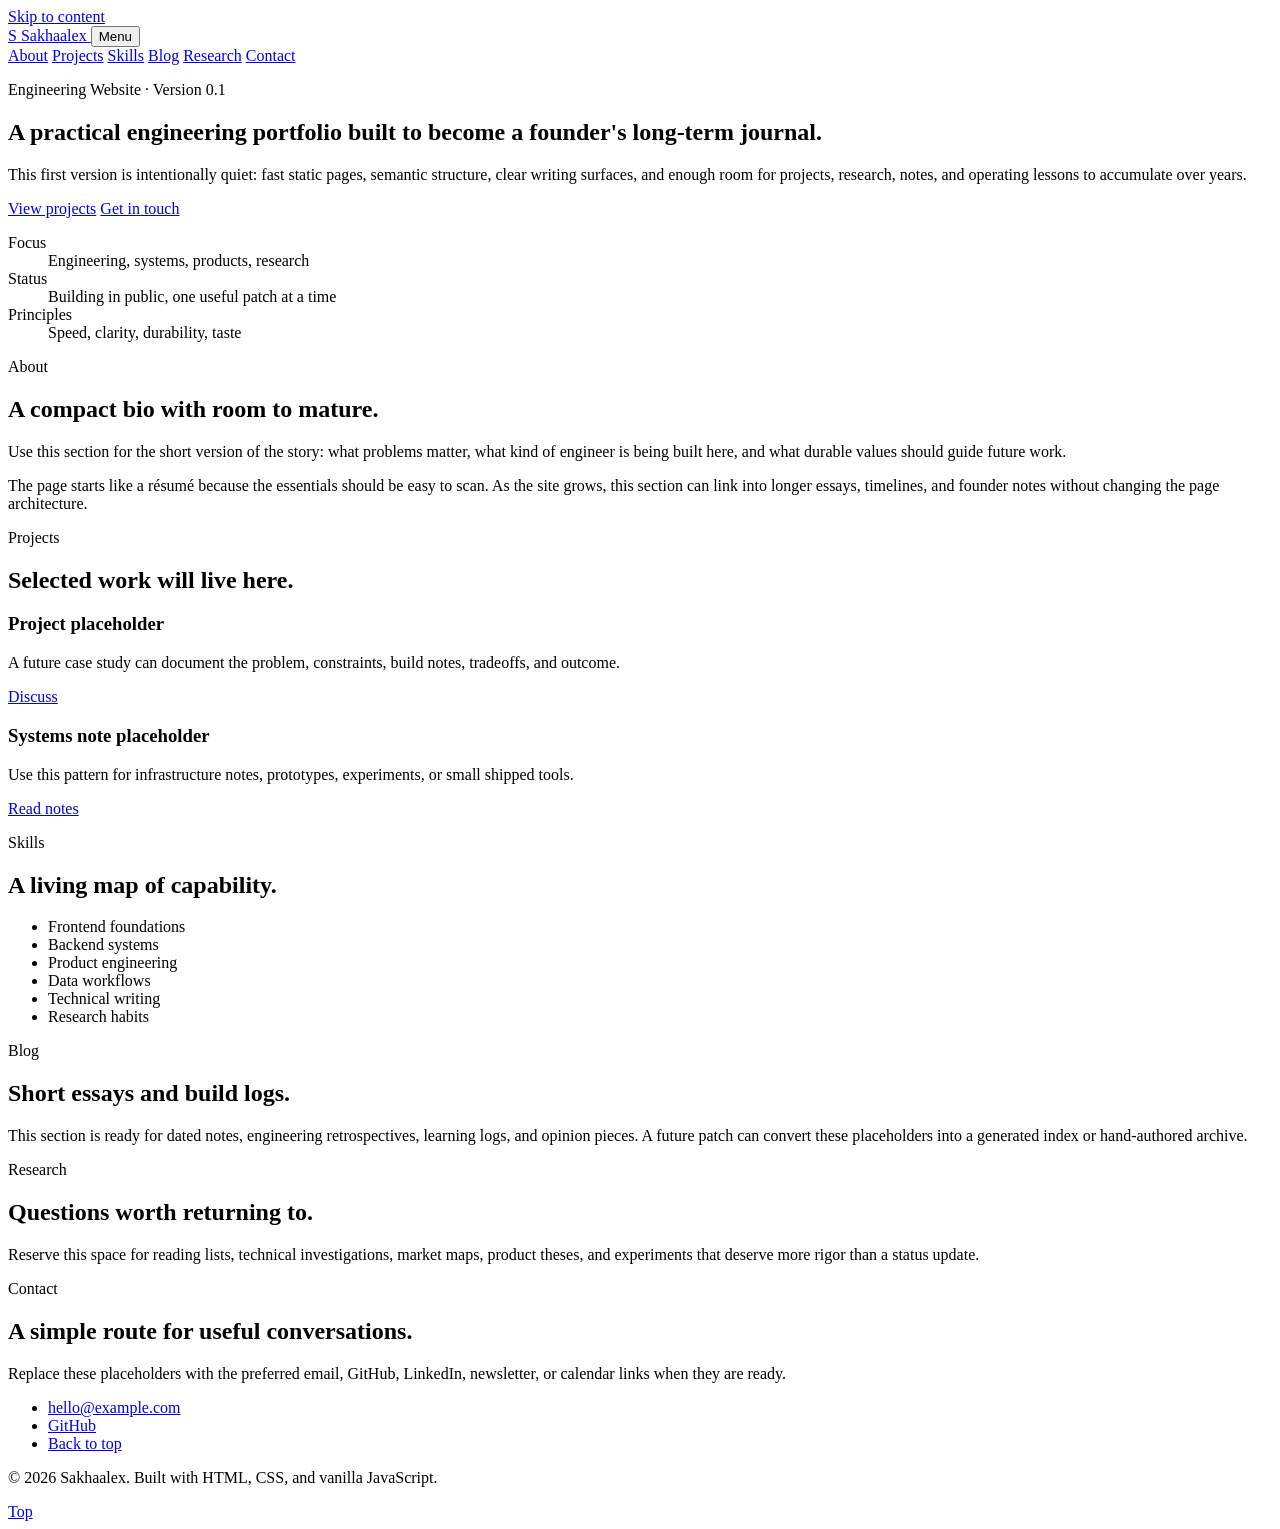
==== index.html @ e021045b "Add portfolio homepage foundation" ====
<!doctype html>
<html lang="en">
  <head>
    <meta charset="utf-8">
    <meta name="viewport" content="width=device-width, initial-scale=1">
    <meta name="description" content="Engineering portfolio and journal for a future founder.">
    <meta name="color-scheme" content="light">
    <title>Sakhaalex | Engineering Portfolio</title>
    <link rel="stylesheet" href="assets/css/styles.css">
    <script src="assets/js/main.js" defer></script>
  </head>
  <body>
    <a class="skip-link" href="#main">Skip to content</a>

    <header class="site-header" data-site-header>
      <div class="layout header-layout">
        <a class="brand" href="#top" aria-label="Sakhaalex home">
          <span class="brand-mark" aria-hidden="true">S</span>
          <span>Sakhaalex</span>
        </a>

        <button class="nav-toggle" type="button" aria-expanded="false" aria-controls="site-navigation" data-nav-toggle>
          <span class="nav-toggle-line" aria-hidden="true"></span>
          <span class="nav-toggle-line" aria-hidden="true"></span>
          <span class="nav-toggle-label">Menu</span>
        </button>

        <nav class="site-nav" id="site-navigation" aria-label="Primary navigation" data-site-nav>
          <a href="#about">About</a>
          <a href="#projects">Projects</a>
          <a href="#skills">Skills</a>
          <a href="#blog">Blog</a>
          <a href="#research">Research</a>
          <a href="#contact">Contact</a>
        </nav>
      </div>
    </header>

    <main id="main" tabindex="-1">
      <section class="resume-hero" id="top" aria-labelledby="intro-title">
        <div class="layout resume-grid">
          <div class="resume-primary">
            <p class="section-kicker">Engineering Website · Version 0.1</p>
            <h1 id="intro-title">A practical engineering portfolio built to become a founder's long-term journal.</h1>
            <p class="lead">
              This first version is intentionally quiet: fast static pages, semantic structure, clear writing surfaces,
              and enough room for projects, research, notes, and operating lessons to accumulate over years.
            </p>
            <div class="hero-actions" aria-label="Primary links">
              <a class="button button-primary" href="#projects">View projects</a>
              <a class="button button-secondary" href="#contact">Get in touch</a>
            </div>
          </div>

          <aside class="resume-card" aria-label="Profile summary">
            <dl class="resume-facts">
              <div>
                <dt>Focus</dt>
                <dd>Engineering, systems, products, research</dd>
              </div>
              <div>
                <dt>Status</dt>
                <dd>Building in public, one useful patch at a time</dd>
              </div>
              <div>
                <dt>Principles</dt>
                <dd>Speed, clarity, durability, taste</dd>
              </div>
            </dl>
          </aside>
        </div>
      </section>

      <section class="content-section" id="about" aria-labelledby="about-title">
        <div class="layout section-layout">
          <div class="section-heading">
            <p class="section-kicker">About</p>
            <h2 id="about-title">A compact bio with room to mature.</h2>
          </div>
          <div class="section-body">
            <p>
              Use this section for the short version of the story: what problems matter, what kind of engineer is being
              built here, and what durable values should guide future work.
            </p>
            <p>
              The page starts like a résumé because the essentials should be easy to scan. As the site grows, this
              section can link into longer essays, timelines, and founder notes without changing the page architecture.
            </p>
          </div>
        </div>
      </section>

      <section class="content-section" id="projects" aria-labelledby="projects-title">
        <div class="layout section-layout">
          <div class="section-heading">
            <p class="section-kicker">Projects</p>
            <h2 id="projects-title">Selected work will live here.</h2>
          </div>
          <div class="section-body stack">
            <article class="entry">
              <div>
                <h3>Project placeholder</h3>
                <p>A future case study can document the problem, constraints, build notes, tradeoffs, and outcome.</p>
              </div>
              <a href="#contact" aria-label="Discuss project placeholder">Discuss</a>
            </article>
            <article class="entry">
              <div>
                <h3>Systems note placeholder</h3>
                <p>Use this pattern for infrastructure notes, prototypes, experiments, or small shipped tools.</p>
              </div>
              <a href="#blog" aria-label="Read systems notes">Read notes</a>
            </article>
          </div>
        </div>
      </section>

      <section class="content-section" id="skills" aria-labelledby="skills-title">
        <div class="layout section-layout">
          <div class="section-heading">
            <p class="section-kicker">Skills</p>
            <h2 id="skills-title">A living map of capability.</h2>
          </div>
          <div class="section-body">
            <ul class="tag-list" aria-label="Skill areas">
              <li>Frontend foundations</li>
              <li>Backend systems</li>
              <li>Product engineering</li>
              <li>Data workflows</li>
              <li>Technical writing</li>
              <li>Research habits</li>
            </ul>
          </div>
        </div>
      </section>

      <section class="content-section" id="blog" aria-labelledby="blog-title">
        <div class="layout section-layout">
          <div class="section-heading">
            <p class="section-kicker">Blog</p>
            <h2 id="blog-title">Short essays and build logs.</h2>
          </div>
          <div class="section-body">
            <p>
              This section is ready for dated notes, engineering retrospectives, learning logs, and opinion pieces. A
              future patch can convert these placeholders into a generated index or hand-authored archive.
            </p>
          </div>
        </div>
      </section>

      <section class="content-section" id="research" aria-labelledby="research-title">
        <div class="layout section-layout">
          <div class="section-heading">
            <p class="section-kicker">Research</p>
            <h2 id="research-title">Questions worth returning to.</h2>
          </div>
          <div class="section-body">
            <p>
              Reserve this space for reading lists, technical investigations, market maps, product theses, and
              experiments that deserve more rigor than a status update.
            </p>
          </div>
        </div>
      </section>

      <section class="content-section contact-section" id="contact" aria-labelledby="contact-title">
        <div class="layout section-layout">
          <div class="section-heading">
            <p class="section-kicker">Contact</p>
            <h2 id="contact-title">A simple route for useful conversations.</h2>
          </div>
          <div class="section-body">
            <p>
              Replace these placeholders with the preferred email, GitHub, LinkedIn, newsletter, or calendar links when
              they are ready.
            </p>
            <ul class="contact-list" aria-label="Contact links">
              <li><a href="mailto:hello@example.com">hello@example.com</a></li>
              <li><a href="https://github.com/Sakhaalex">GitHub</a></li>
              <li><a href="#top">Back to top</a></li>
            </ul>
          </div>
        </div>
      </section>
    </main>

    <footer class="site-footer">
      <div class="layout footer-layout">
        <p>&copy; <span data-current-year>2026</span> Sakhaalex. Built with HTML, CSS, and vanilla JavaScript.</p>
        <a href="#top">Top</a>
      </div>
    </footer>
  </body>
</html>
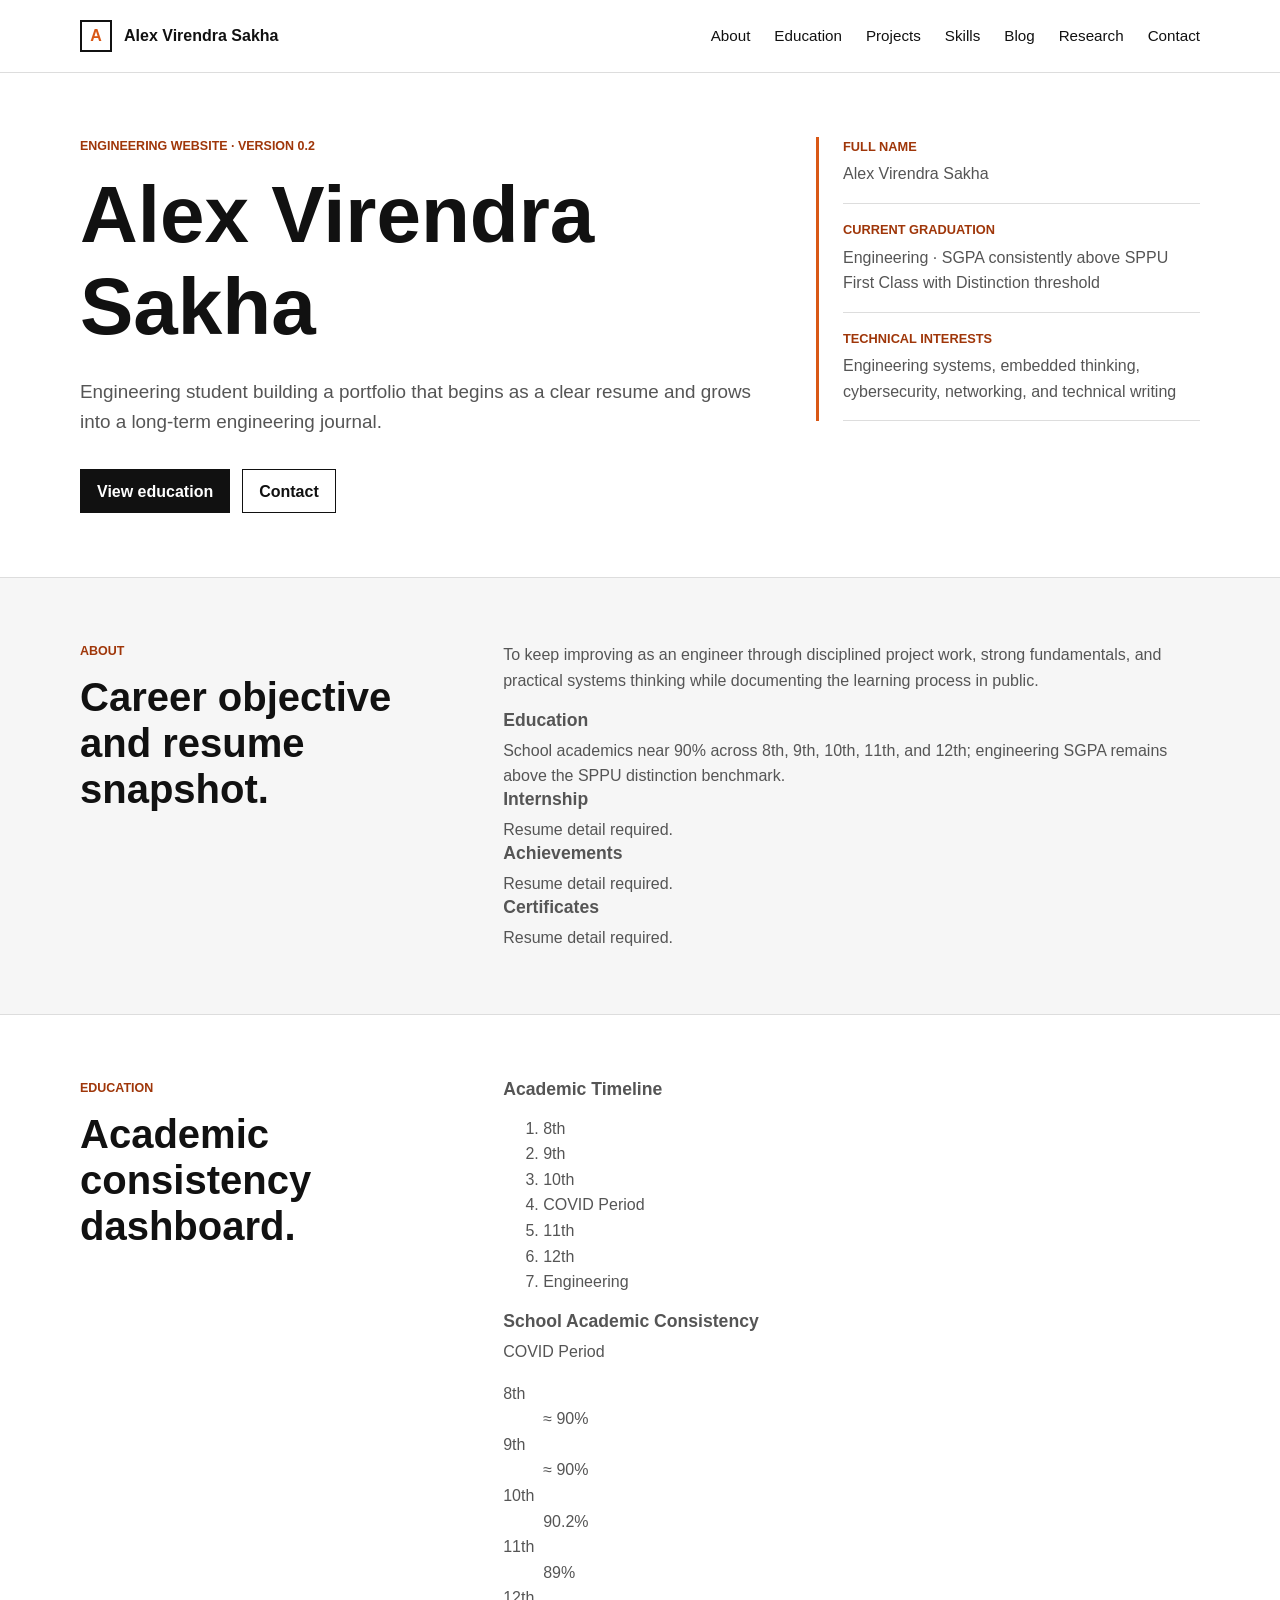
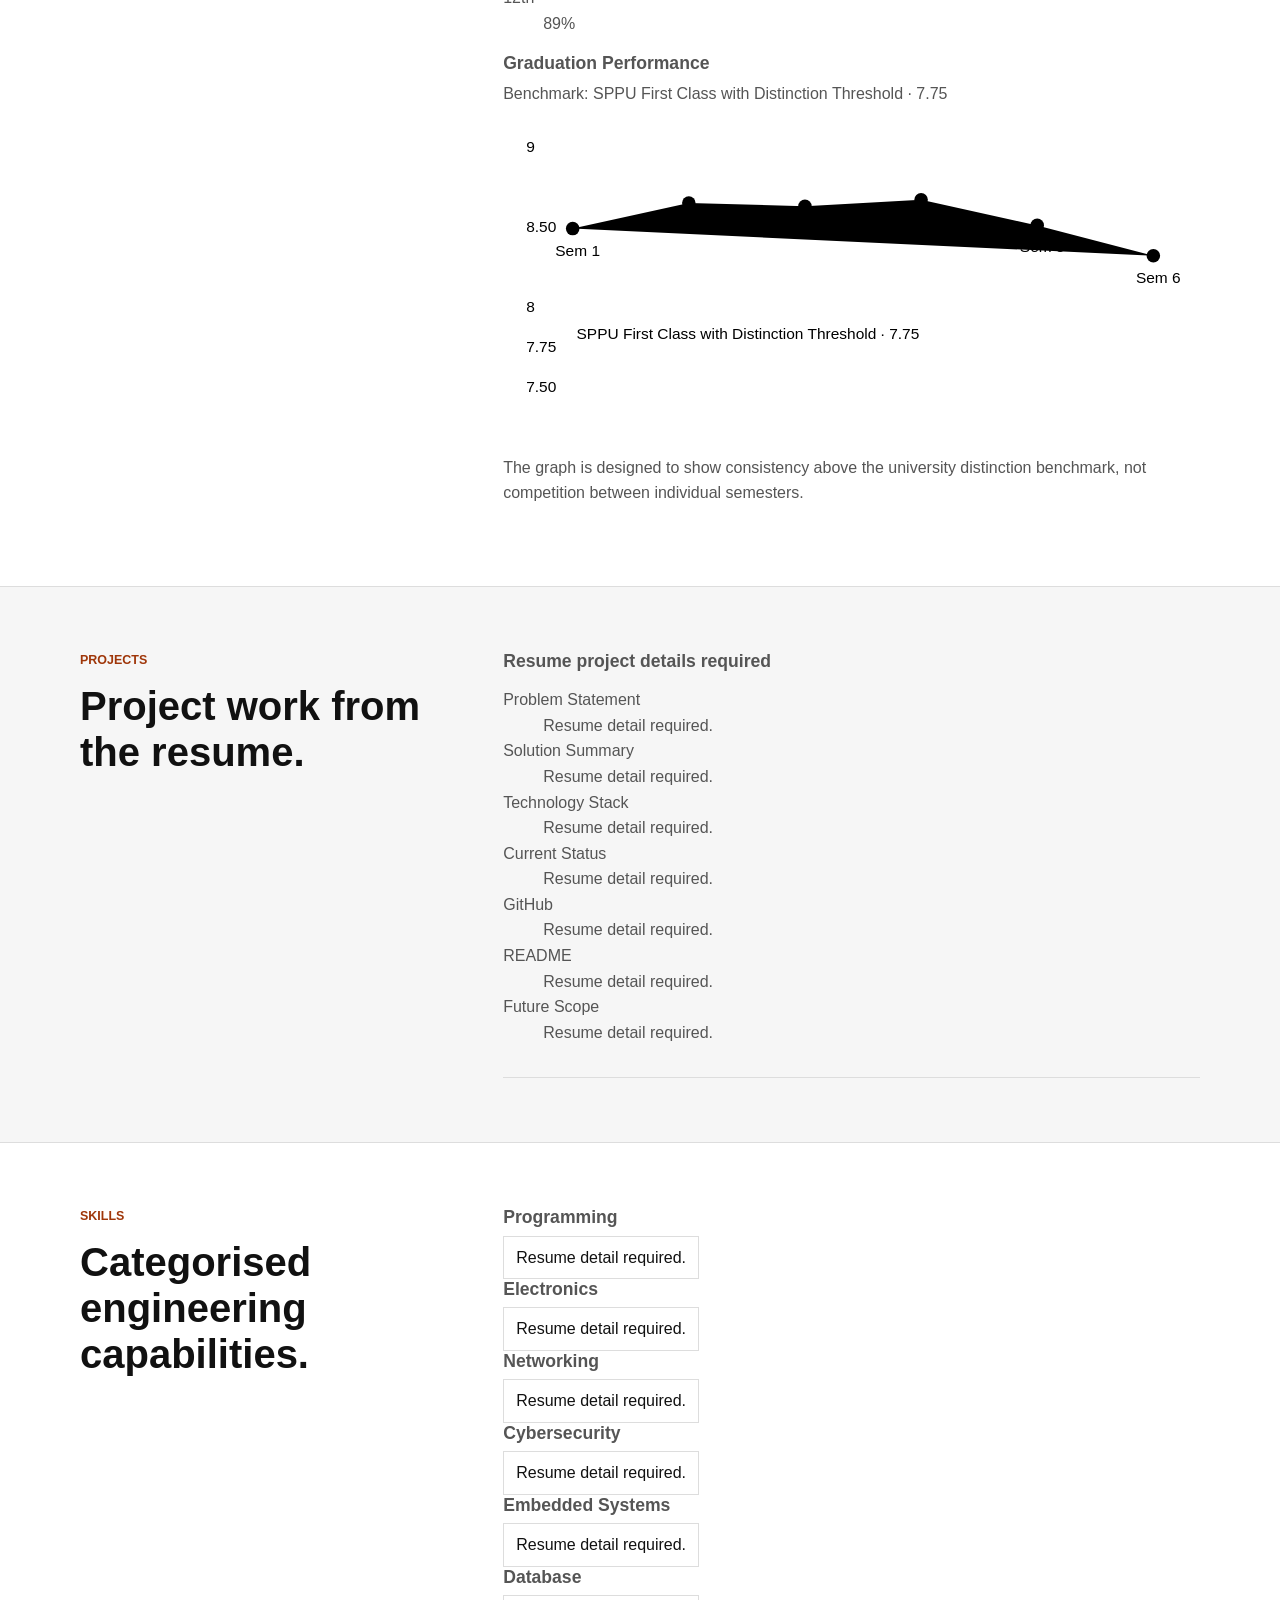
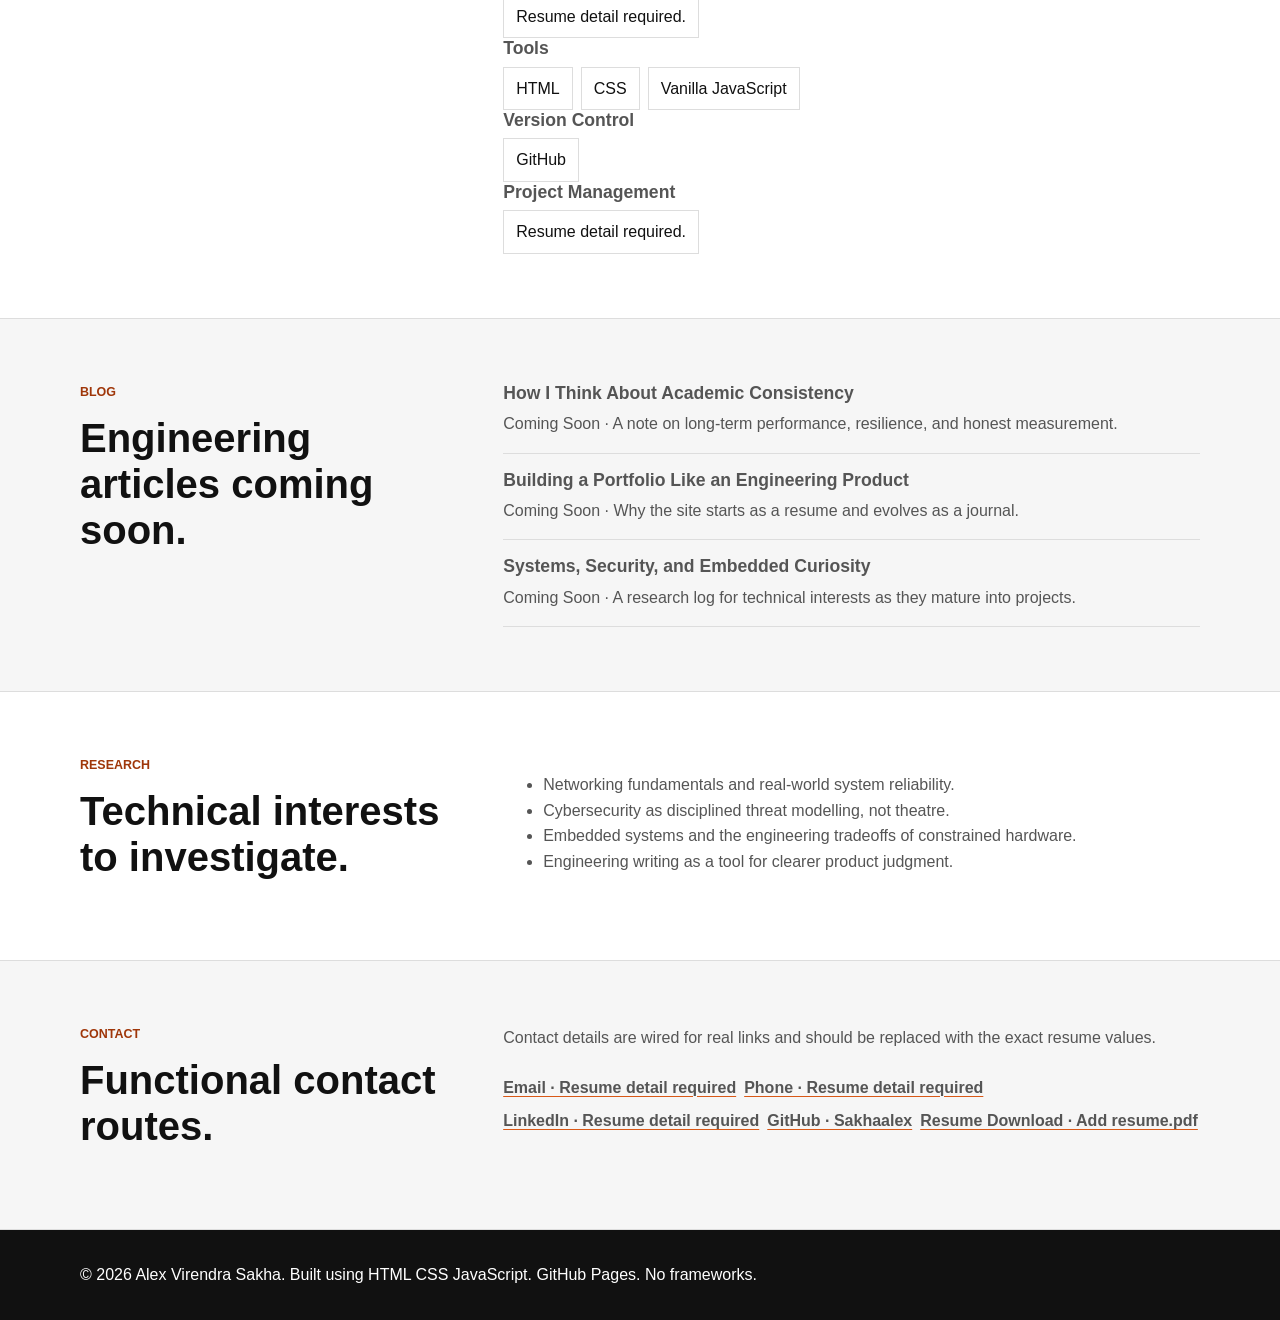
==== commit ee61a474: "Extend homepage into portfolio version 0.2" ====
--- a/index.html
+++ b/index.html
@@ -3,9 +3,9 @@
   <head>
     <meta charset="utf-8">
     <meta name="viewport" content="width=device-width, initial-scale=1">
-    <meta name="description" content="Engineering portfolio and journal for a future founder.">
+    <meta name="description" content="Alex Virendra Sakha engineering portfolio and journal.">
     <meta name="color-scheme" content="light">
-    <title>Sakhaalex | Engineering Portfolio</title>
+    <title>Alex Virendra Sakha | Engineering Portfolio</title>
     <link rel="stylesheet" href="assets/css/styles.css">
     <script src="assets/js/main.js" defer></script>
   </head>
@@ -14,9 +14,9 @@
 
     <header class="site-header" data-site-header>
       <div class="layout header-layout">
-        <a class="brand" href="#top" aria-label="Sakhaalex home">
-          <span class="brand-mark" aria-hidden="true">S</span>
-          <span>Sakhaalex</span>
+        <a class="brand" href="#top" aria-label="Alex Virendra Sakha home">
+          <span class="brand-mark" aria-hidden="true">A</span>
+          <span>Alex Virendra Sakha</span>
         </a>
 
         <button class="nav-toggle" type="button" aria-expanded="false" aria-controls="site-navigation" data-nav-toggle>
@@ -27,6 +27,7 @@
 
         <nav class="site-nav" id="site-navigation" aria-label="Primary navigation" data-site-nav>
           <a href="#about">About</a>
+          <a href="#education">Education</a>
           <a href="#projects">Projects</a>
           <a href="#skills">Skills</a>
           <a href="#blog">Blog</a>
@@ -40,31 +41,34 @@
       <section class="resume-hero" id="top" aria-labelledby="intro-title">
         <div class="layout resume-grid">
           <div class="resume-primary">
-            <p class="section-kicker">Engineering Website · Version 0.1</p>
-            <h1 id="intro-title">A practical engineering portfolio built to become a founder's long-term journal.</h1>
+            <p class="section-kicker">Engineering Website · Version 0.2</p>
+            <h1 id="intro-title">Alex Virendra Sakha</h1>
             <p class="lead">
-              This first version is intentionally quiet: fast static pages, semantic structure, clear writing surfaces,
-              and enough room for projects, research, notes, and operating lessons to accumulate over years.
+              Engineering student building a portfolio that begins as a clear resume and grows into a long-term
+              engineering journal.
             </p>
             <div class="hero-actions" aria-label="Primary links">
-              <a class="button button-primary" href="#projects">View projects</a>
-              <a class="button button-secondary" href="#contact">Get in touch</a>
+              <a class="button button-primary" href="#education">View education</a>
+              <a class="button button-secondary" href="#contact">Contact</a>
             </div>
           </div>
 
-          <aside class="resume-card" aria-label="Profile summary">
+          <aside class="resume-card profile-summary" aria-label="Profile summary">
+            <div class="profile-photo-frame" data-profile-frame hidden>
+              <img src="assets/images/profile.webp" alt="Professional portrait of Alex Virendra Sakha" data-profile-photo>
+            </div>
             <dl class="resume-facts">
               <div>
-                <dt>Focus</dt>
-                <dd>Engineering, systems, products, research</dd>
-              </div>
-              <div>
-                <dt>Status</dt>
-                <dd>Building in public, one useful patch at a time</dd>
-              </div>
-              <div>
-                <dt>Principles</dt>
-                <dd>Speed, clarity, durability, taste</dd>
+                <dt>Full Name</dt>
+                <dd>Alex Virendra Sakha</dd>
+              </div>
+              <div>
+                <dt>Current Graduation</dt>
+                <dd>Engineering · SGPA consistently above SPPU First Class with Distinction threshold</dd>
+              </div>
+              <div>
+                <dt>Technical Interests</dt>
+                <dd>Engineering systems, embedded thinking, cybersecurity, networking, and technical writing</dd>
               </div>
             </dl>
           </aside>
@@ -75,17 +79,115 @@
         <div class="layout section-layout">
           <div class="section-heading">
             <p class="section-kicker">About</p>
-            <h2 id="about-title">A compact bio with room to mature.</h2>
-          </div>
-          <div class="section-body">
+            <h2 id="about-title">Career objective and resume snapshot.</h2>
+          </div>
+          <div class="section-body resume-snapshot">
             <p>
-              Use this section for the short version of the story: what problems matter, what kind of engineer is being
-              built here, and what durable values should guide future work.
+              To keep improving as an engineer through disciplined project work, strong fundamentals, and practical
+              systems thinking while documenting the learning process in public.
             </p>
-            <p>
-              The page starts like a résumé because the essentials should be easy to scan. As the site grows, this
-              section can link into longer essays, timelines, and founder notes without changing the page architecture.
-            </p>
+            <div class="fact-grid" aria-label="Resume facts">
+              <article>
+                <h3>Education</h3>
+                <p>School academics near 90% across 8th, 9th, 10th, 11th, and 12th; engineering SGPA remains above the SPPU distinction benchmark.</p>
+              </article>
+              <article>
+                <h3>Internship</h3>
+                <p>Resume detail required.</p>
+              </article>
+              <article>
+                <h3>Achievements</h3>
+                <p>Resume detail required.</p>
+              </article>
+              <article>
+                <h3>Certificates</h3>
+                <p>Resume detail required.</p>
+              </article>
+            </div>
+          </div>
+        </div>
+      </section>
+
+      <section class="content-section education-section" id="education" aria-labelledby="education-title">
+        <div class="layout section-layout">
+          <div class="section-heading">
+            <p class="section-kicker">Education</p>
+            <h2 id="education-title">Academic consistency dashboard.</h2>
+          </div>
+          <div class="section-body education-dashboard">
+            <article class="dashboard-panel" aria-labelledby="timeline-title">
+              <h3 id="timeline-title">Academic Timeline</h3>
+              <ol class="academic-timeline">
+                <li><span>8th</span></li>
+                <li><span>9th</span></li>
+                <li><span>10th</span></li>
+                <li class="event-marker"><span>COVID Period</span></li>
+                <li><span>11th</span></li>
+                <li><span>12th</span></li>
+                <li><span>Engineering</span></li>
+              </ol>
+            </article>
+
+            <article class="dashboard-panel" aria-labelledby="school-title">
+              <h3 id="school-title">School Academic Consistency</h3>
+              <div class="school-chart" aria-label="School percentage consistency with COVID period marker">
+                <div class="covid-marker" aria-hidden="true">
+                  <span>COVID Period</span>
+                </div>
+                <dl class="school-bars">
+                  <div style="--score: 90">
+                    <dt>8th</dt>
+                    <dd><span>≈ 90%</span></dd>
+                  </div>
+                  <div style="--score: 90">
+                    <dt>9th</dt>
+                    <dd><span>≈ 90%</span></dd>
+                  </div>
+                  <div style="--score: 90.2">
+                    <dt>10th</dt>
+                    <dd><span>90.2%</span></dd>
+                  </div>
+                  <div style="--score: 89">
+                    <dt>11th</dt>
+                    <dd><span>89%</span></dd>
+                  </div>
+                  <div style="--score: 89">
+                    <dt>12th</dt>
+                    <dd><span>89%</span></dd>
+                  </div>
+                </dl>
+              </div>
+            </article>
+
+            <article class="dashboard-panel" aria-labelledby="graduation-title">
+              <div class="panel-header">
+                <h3 id="graduation-title">Graduation Performance</h3>
+                <p>Benchmark: SPPU First Class with Distinction Threshold · 7.75</p>
+              </div>
+              <div class="sgpa-chart-wrap">
+                <svg
+                  class="sgpa-chart"
+                  viewBox="0 0 720 360"
+                  role="img"
+                  aria-labelledby="sgpa-title sgpa-desc"
+                  data-sgpa-chart
+                >
+                  <title id="sgpa-title">Semester SGPA above SPPU distinction benchmark</title>
+                  <desc id="sgpa-desc">Semesters one through six remain above the 7.75 benchmark.</desc>
+                  <g class="chart-grid" aria-hidden="true"></g>
+                  <line class="benchmark-line" data-benchmark-line x1="72" x2="672" y1="0" y2="0"></line>
+                  <text class="benchmark-label" data-benchmark-label x="76" y="0">SPPU First Class with Distinction Threshold · 7.75</text>
+                  <polyline class="sgpa-line" data-sgpa-line points=""></polyline>
+                  <g class="sgpa-points" data-sgpa-points></g>
+                  <g class="chart-axis" aria-hidden="true"></g>
+                </svg>
+                <p class="chart-note">
+                  The graph is designed to show consistency above the university distinction benchmark, not competition
+                  between individual semesters.
+                </p>
+                <div class="chart-tooltip" role="status" aria-live="polite" data-chart-tooltip hidden></div>
+              </div>
+            </article>
           </div>
         </div>
       </section>
@@ -94,91 +196,134 @@
         <div class="layout section-layout">
           <div class="section-heading">
             <p class="section-kicker">Projects</p>
-            <h2 id="projects-title">Selected work will live here.</h2>
+            <h2 id="projects-title">Project work from the resume.</h2>
+          </div>
+          <div class="section-body stack">
+            <article class="entry project-entry">
+              <div>
+                <h3>Resume project details required</h3>
+                <dl class="project-details">
+                  <div><dt>Problem Statement</dt><dd>Resume detail required.</dd></div>
+                  <div><dt>Solution Summary</dt><dd>Resume detail required.</dd></div>
+                  <div><dt>Technology Stack</dt><dd>Resume detail required.</dd></div>
+                  <div><dt>Current Status</dt><dd>Resume detail required.</dd></div>
+                  <div><dt>GitHub</dt><dd>Resume detail required.</dd></div>
+                  <div><dt>README</dt><dd>Resume detail required.</dd></div>
+                  <div><dt>Future Scope</dt><dd>Resume detail required.</dd></div>
+                </dl>
+              </div>
+            </article>
+          </div>
+        </div>
+      </section>
+
+      <section class="content-section" id="skills" aria-labelledby="skills-title">
+        <div class="layout section-layout">
+          <div class="section-heading">
+            <p class="section-kicker">Skills</p>
+            <h2 id="skills-title">Categorised engineering capabilities.</h2>
+          </div>
+          <div class="section-body skill-matrix">
+            <article>
+              <h3>Programming</h3>
+              <ul class="tag-list"><li>Resume detail required.</li></ul>
+            </article>
+            <article>
+              <h3>Electronics</h3>
+              <ul class="tag-list"><li>Resume detail required.</li></ul>
+            </article>
+            <article>
+              <h3>Networking</h3>
+              <ul class="tag-list"><li>Resume detail required.</li></ul>
+            </article>
+            <article>
+              <h3>Cybersecurity</h3>
+              <ul class="tag-list"><li>Resume detail required.</li></ul>
+            </article>
+            <article>
+              <h3>Embedded Systems</h3>
+              <ul class="tag-list"><li>Resume detail required.</li></ul>
+            </article>
+            <article>
+              <h3>Database</h3>
+              <ul class="tag-list"><li>Resume detail required.</li></ul>
+            </article>
+            <article>
+              <h3>Tools</h3>
+              <ul class="tag-list"><li>HTML</li><li>CSS</li><li>Vanilla JavaScript</li></ul>
+            </article>
+            <article>
+              <h3>Version Control</h3>
+              <ul class="tag-list"><li>GitHub</li></ul>
+            </article>
+            <article>
+              <h3>Project Management</h3>
+              <ul class="tag-list"><li>Resume detail required.</li></ul>
+            </article>
+          </div>
+        </div>
+      </section>
+
+      <section class="content-section" id="blog" aria-labelledby="blog-title">
+        <div class="layout section-layout">
+          <div class="section-heading">
+            <p class="section-kicker">Blog</p>
+            <h2 id="blog-title">Engineering articles coming soon.</h2>
           </div>
           <div class="section-body stack">
             <article class="entry">
               <div>
-                <h3>Project placeholder</h3>
-                <p>A future case study can document the problem, constraints, build notes, tradeoffs, and outcome.</p>
-              </div>
-              <a href="#contact" aria-label="Discuss project placeholder">Discuss</a>
+                <h3>How I Think About Academic Consistency</h3>
+                <p>Coming Soon · A note on long-term performance, resilience, and honest measurement.</p>
+              </div>
             </article>
             <article class="entry">
               <div>
-                <h3>Systems note placeholder</h3>
-                <p>Use this pattern for infrastructure notes, prototypes, experiments, or small shipped tools.</p>
-              </div>
-              <a href="#blog" aria-label="Read systems notes">Read notes</a>
-            </article>
-          </div>
-        </div>
-      </section>
-
-      <section class="content-section" id="skills" aria-labelledby="skills-title">
-        <div class="layout section-layout">
-          <div class="section-heading">
-            <p class="section-kicker">Skills</p>
-            <h2 id="skills-title">A living map of capability.</h2>
+                <h3>Building a Portfolio Like an Engineering Product</h3>
+                <p>Coming Soon · Why the site starts as a resume and evolves as a journal.</p>
+              </div>
+            </article>
+            <article class="entry">
+              <div>
+                <h3>Systems, Security, and Embedded Curiosity</h3>
+                <p>Coming Soon · A research log for technical interests as they mature into projects.</p>
+              </div>
+            </article>
+          </div>
+        </div>
+      </section>
+
+      <section class="content-section" id="research" aria-labelledby="research-title">
+        <div class="layout section-layout">
+          <div class="section-heading">
+            <p class="section-kicker">Research</p>
+            <h2 id="research-title">Technical interests to investigate.</h2>
           </div>
           <div class="section-body">
-            <ul class="tag-list" aria-label="Skill areas">
-              <li>Frontend foundations</li>
-              <li>Backend systems</li>
-              <li>Product engineering</li>
-              <li>Data workflows</li>
-              <li>Technical writing</li>
-              <li>Research habits</li>
+            <ul class="research-list">
+              <li>Networking fundamentals and real-world system reliability.</li>
+              <li>Cybersecurity as disciplined threat modelling, not theatre.</li>
+              <li>Embedded systems and the engineering tradeoffs of constrained hardware.</li>
+              <li>Engineering writing as a tool for clearer product judgment.</li>
             </ul>
           </div>
         </div>
       </section>
 
-      <section class="content-section" id="blog" aria-labelledby="blog-title">
-        <div class="layout section-layout">
-          <div class="section-heading">
-            <p class="section-kicker">Blog</p>
-            <h2 id="blog-title">Short essays and build logs.</h2>
+      <section class="content-section contact-section" id="contact" aria-labelledby="contact-title">
+        <div class="layout section-layout">
+          <div class="section-heading">
+            <p class="section-kicker">Contact</p>
+            <h2 id="contact-title">Functional contact routes.</h2>
           </div>
           <div class="section-body">
-            <p>
-              This section is ready for dated notes, engineering retrospectives, learning logs, and opinion pieces. A
-              future patch can convert these placeholders into a generated index or hand-authored archive.
-            </p>
-          </div>
-        </div>
-      </section>
-
-      <section class="content-section" id="research" aria-labelledby="research-title">
-        <div class="layout section-layout">
-          <div class="section-heading">
-            <p class="section-kicker">Research</p>
-            <h2 id="research-title">Questions worth returning to.</h2>
-          </div>
-          <div class="section-body">
-            <p>
-              Reserve this space for reading lists, technical investigations, market maps, product theses, and
-              experiments that deserve more rigor than a status update.
-            </p>
-          </div>
-        </div>
-      </section>
-
-      <section class="content-section contact-section" id="contact" aria-labelledby="contact-title">
-        <div class="layout section-layout">
-          <div class="section-heading">
-            <p class="section-kicker">Contact</p>
-            <h2 id="contact-title">A simple route for useful conversations.</h2>
-          </div>
-          <div class="section-body">
-            <p>
-              Replace these placeholders with the preferred email, GitHub, LinkedIn, newsletter, or calendar links when
-              they are ready.
-            </p>
+            <p>Contact details are wired for real links and should be replaced with the exact resume values.</p>
             <ul class="contact-list" aria-label="Contact links">
-              <li><a href="mailto:hello@example.com">hello@example.com</a></li>
-              <li><a href="https://github.com/Sakhaalex">GitHub</a></li>
-              <li><a href="#top">Back to top</a></li>
+              <li><a href="mailto:resume-email-required@example.com">Email · Resume detail required</a></li>
+              <li><a href="tel:+0000000000">Phone · Resume detail required</a></li>
+              <li><a href="https://www.linkedin.com/">LinkedIn · Resume detail required</a></li>
+              <li><a href="https://github.com/Sakhaalex">GitHub · Sakhaalex</a></li>
+              <li><a href="assets/resume.pdf">Resume Download · Add resume.pdf</a></li>
             </ul>
           </div>
         </div>
@@ -187,8 +332,7 @@
 
     <footer class="site-footer">
       <div class="layout footer-layout">
-        <p>&copy; <span data-current-year>2026</span> Sakhaalex. Built with HTML, CSS, and vanilla JavaScript.</p>
-        <a href="#top">Top</a>
+        <p>&copy; <span data-current-year>2026</span> Alex Virendra Sakha. Built using HTML CSS JavaScript. GitHub Pages. No frameworks.</p>
       </div>
     </footer>
   </body>
--- a/assets/css/styles.css
+++ b/assets/css/styles.css
@@ -0,0 +1,460 @@
+:root {
+  --color-bg: #ffffff;
+  --color-text: #111111;
+  --color-muted: #555555;
+  --color-line: #dddddd;
+  --color-soft: #f6f6f6;
+  --color-accent: #d95816;
+  --color-accent-dark: #9f3609;
+  --font-sans: Arial, Helvetica, sans-serif;
+  --space-1: 0.25rem;
+  --space-2: 0.5rem;
+  --space-3: 0.75rem;
+  --space-4: 1rem;
+  --space-5: 1.5rem;
+  --space-6: 2rem;
+  --space-7: 3rem;
+  --space-8: 4rem;
+  --max-width: 1120px;
+  --header-height: 4.5rem;
+}
+
+* {
+  box-sizing: border-box;
+}
+
+html {
+  scroll-behavior: smooth;
+}
+
+body {
+  margin: 0;
+  background: var(--color-bg);
+  color: var(--color-text);
+  font-family: var(--font-sans);
+  font-size: 1rem;
+  line-height: 1.6;
+  text-rendering: optimizeLegibility;
+}
+
+body.nav-open {
+  overflow: hidden;
+}
+
+img,
+svg {
+  display: block;
+  max-width: 100%;
+}
+
+a {
+  color: inherit;
+  text-decoration-color: var(--color-accent);
+  text-decoration-thickness: 0.08em;
+  text-underline-offset: 0.2em;
+}
+
+a:hover {
+  color: var(--color-accent-dark);
+}
+
+a:focus-visible,
+button:focus-visible {
+  outline: 3px solid var(--color-accent);
+  outline-offset: 3px;
+}
+
+h1,
+h2,
+h3,
+p {
+  margin-top: 0;
+}
+
+h1,
+h2,
+h3 {
+  line-height: 1.15;
+}
+
+h1 {
+  max-width: 13ch;
+  margin-bottom: var(--space-5);
+  font-size: 5rem;
+}
+
+h2 {
+  margin-bottom: var(--space-4);
+  font-size: 2.5rem;
+}
+
+h3 {
+  margin-bottom: var(--space-2);
+  font-size: 1.1rem;
+}
+
+p {
+  margin-bottom: var(--space-4);
+}
+
+p:last-child {
+  margin-bottom: 0;
+}
+
+.layout {
+  width: min(100% - 2rem, var(--max-width));
+  margin-inline: auto;
+}
+
+.skip-link {
+  position: fixed;
+  top: var(--space-3);
+  left: var(--space-3);
+  z-index: 20;
+  transform: translateY(-200%);
+  background: var(--color-text);
+  color: var(--color-bg);
+  padding: var(--space-2) var(--space-3);
+}
+
+.skip-link:focus {
+  transform: translateY(0);
+}
+
+.site-header {
+  position: sticky;
+  top: 0;
+  z-index: 10;
+  min-height: var(--header-height);
+  border-bottom: 1px solid var(--color-line);
+  background: rgba(255, 255, 255, 0.97);
+}
+
+.header-layout {
+  display: flex;
+  min-height: var(--header-height);
+  align-items: center;
+  justify-content: space-between;
+  gap: var(--space-4);
+}
+
+.brand {
+  display: inline-flex;
+  align-items: center;
+  gap: var(--space-3);
+  font-weight: 700;
+  text-decoration: none;
+}
+
+.brand-mark {
+  display: inline-grid;
+  width: 2rem;
+  height: 2rem;
+  place-items: center;
+  border: 2px solid var(--color-text);
+  color: var(--color-accent);
+}
+
+.site-nav {
+  display: flex;
+  align-items: center;
+  gap: var(--space-5);
+  font-size: 0.95rem;
+}
+
+.site-nav a {
+  text-decoration: none;
+}
+
+.nav-toggle {
+  display: none;
+  align-items: center;
+  gap: var(--space-2);
+  border: 1px solid var(--color-line);
+  background: var(--color-bg);
+  color: var(--color-text);
+  min-height: 2.75rem;
+  padding: 0 var(--space-3);
+  font: inherit;
+}
+
+.nav-toggle-line {
+  display: block;
+  width: 1rem;
+  height: 2px;
+  background: currentColor;
+}
+
+.nav-toggle-label {
+  font-size: 0.9rem;
+}
+
+.resume-hero {
+  padding: var(--space-8) 0;
+  border-bottom: 1px solid var(--color-line);
+}
+
+.resume-grid {
+  display: grid;
+  grid-template-columns: minmax(0, 1fr) minmax(17rem, 24rem);
+  gap: var(--space-7);
+  align-items: start;
+}
+
+.lead {
+  max-width: 44rem;
+  color: var(--color-muted);
+  font-size: 1.18rem;
+}
+
+.hero-actions {
+  display: flex;
+  flex-wrap: wrap;
+  gap: var(--space-3);
+  margin-top: var(--space-6);
+}
+
+.button {
+  display: inline-flex;
+  min-height: 2.75rem;
+  align-items: center;
+  justify-content: center;
+  border: 1px solid var(--color-text);
+  padding: var(--space-2) var(--space-4);
+  font-weight: 700;
+  text-decoration: none;
+}
+
+.button-primary {
+  background: var(--color-text);
+  color: var(--color-bg);
+}
+
+.button-primary:hover {
+  border-color: var(--color-accent-dark);
+  background: var(--color-accent-dark);
+  color: var(--color-bg);
+}
+
+.button-secondary {
+  background: var(--color-bg);
+}
+
+.resume-card {
+  border-left: 3px solid var(--color-accent);
+  padding-left: var(--space-5);
+}
+
+.resume-facts {
+  margin: 0;
+}
+
+.resume-facts div {
+  padding: var(--space-4) 0;
+  border-bottom: 1px solid var(--color-line);
+}
+
+.resume-facts div:first-child {
+  padding-top: 0;
+}
+
+.resume-facts dt {
+  margin-bottom: var(--space-1);
+  color: var(--color-accent-dark);
+  font-size: 0.8rem;
+  font-weight: 700;
+  text-transform: uppercase;
+}
+
+.resume-facts dd {
+  margin: 0;
+  color: var(--color-muted);
+}
+
+.content-section {
+  padding: var(--space-8) 0;
+  border-bottom: 1px solid var(--color-line);
+}
+
+.content-section:nth-of-type(even) {
+  background: var(--color-soft);
+}
+
+.section-layout {
+  display: grid;
+  grid-template-columns: minmax(12rem, 0.42fr) minmax(0, 0.78fr);
+  gap: var(--space-7);
+}
+
+.section-kicker {
+  margin-bottom: var(--space-3);
+  color: var(--color-accent-dark);
+  font-size: 0.78rem;
+  font-weight: 700;
+  letter-spacing: 0;
+  text-transform: uppercase;
+}
+
+.section-body {
+  max-width: 46rem;
+  color: var(--color-muted);
+}
+
+.stack {
+  display: grid;
+  gap: var(--space-4);
+}
+
+.entry {
+  display: grid;
+  grid-template-columns: minmax(0, 1fr) auto;
+  gap: var(--space-4);
+  align-items: start;
+  padding-bottom: var(--space-4);
+  border-bottom: 1px solid var(--color-line);
+}
+
+.entry p {
+  margin-bottom: 0;
+}
+
+.entry a {
+  font-weight: 700;
+}
+
+.tag-list,
+.contact-list {
+  display: flex;
+  flex-wrap: wrap;
+  gap: var(--space-2);
+  margin: 0;
+  padding: 0;
+  list-style: none;
+}
+
+.tag-list li {
+  border: 1px solid var(--color-line);
+  background: var(--color-bg);
+  padding: var(--space-2) var(--space-3);
+  color: var(--color-text);
+}
+
+.contact-list {
+  margin-top: var(--space-5);
+}
+
+.contact-list a {
+  font-weight: 700;
+}
+
+.site-footer {
+  padding: var(--space-6) 0;
+  background: var(--color-text);
+  color: var(--color-bg);
+}
+
+.footer-layout {
+  display: flex;
+  align-items: center;
+  justify-content: space-between;
+  gap: var(--space-4);
+}
+
+.footer-layout p {
+  margin: 0;
+}
+
+.footer-layout a {
+  color: var(--color-bg);
+}
+
+@media (prefers-reduced-motion: reduce) {
+  html {
+    scroll-behavior: auto;
+  }
+}
+
+@media (max-width: 820px) {
+  :root {
+    --header-height: 4rem;
+  }
+
+  h1 {
+    font-size: 3.5rem;
+  }
+
+  h2 {
+    font-size: 2.1rem;
+  }
+
+  .nav-toggle {
+    display: inline-flex;
+  }
+
+  .site-nav {
+    position: fixed;
+    inset: var(--header-height) 0 auto 0;
+    display: none;
+    flex-direction: column;
+    align-items: stretch;
+    gap: 0;
+    border-bottom: 1px solid var(--color-line);
+    background: var(--color-bg);
+  }
+
+  .site-nav.is-open {
+    display: flex;
+  }
+
+  .site-nav a {
+    border-top: 1px solid var(--color-line);
+    padding: var(--space-4);
+  }
+
+  .resume-grid,
+  .section-layout {
+    grid-template-columns: 1fr;
+    gap: var(--space-6);
+  }
+
+  .resume-card {
+    border-left: 0;
+    border-top: 3px solid var(--color-accent);
+    padding-top: var(--space-5);
+    padding-left: 0;
+  }
+
+  .entry {
+    grid-template-columns: 1fr;
+    gap: var(--space-2);
+  }
+}
+
+@media (max-width: 520px) {
+  .layout {
+    width: min(100% - 1.25rem, var(--max-width));
+  }
+
+  h1 {
+    font-size: 2.6rem;
+  }
+
+  h2 {
+    font-size: 1.8rem;
+  }
+
+  .resume-hero,
+  .content-section {
+    padding: var(--space-7) 0;
+  }
+
+  .hero-actions,
+  .button {
+    width: 100%;
+  }
+
+  .footer-layout {
+    align-items: flex-start;
+    flex-direction: column;
+  }
+}
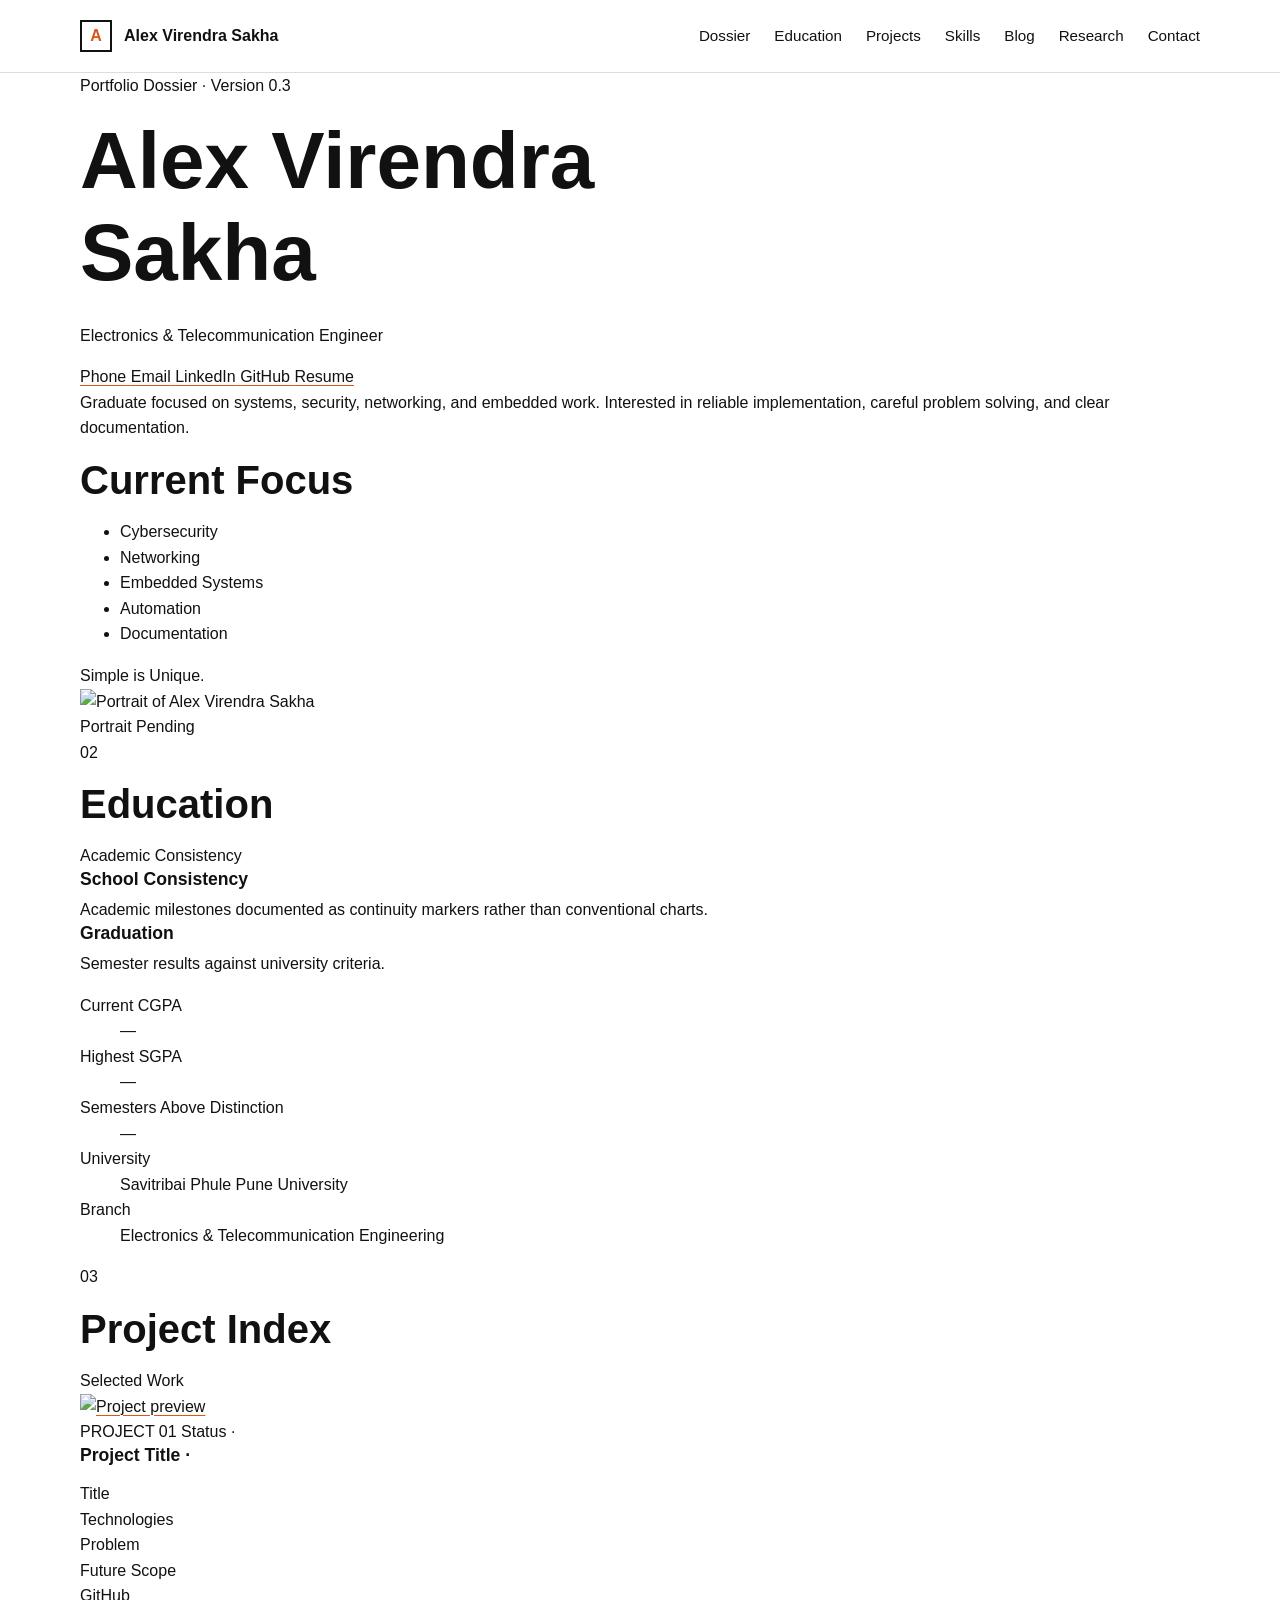
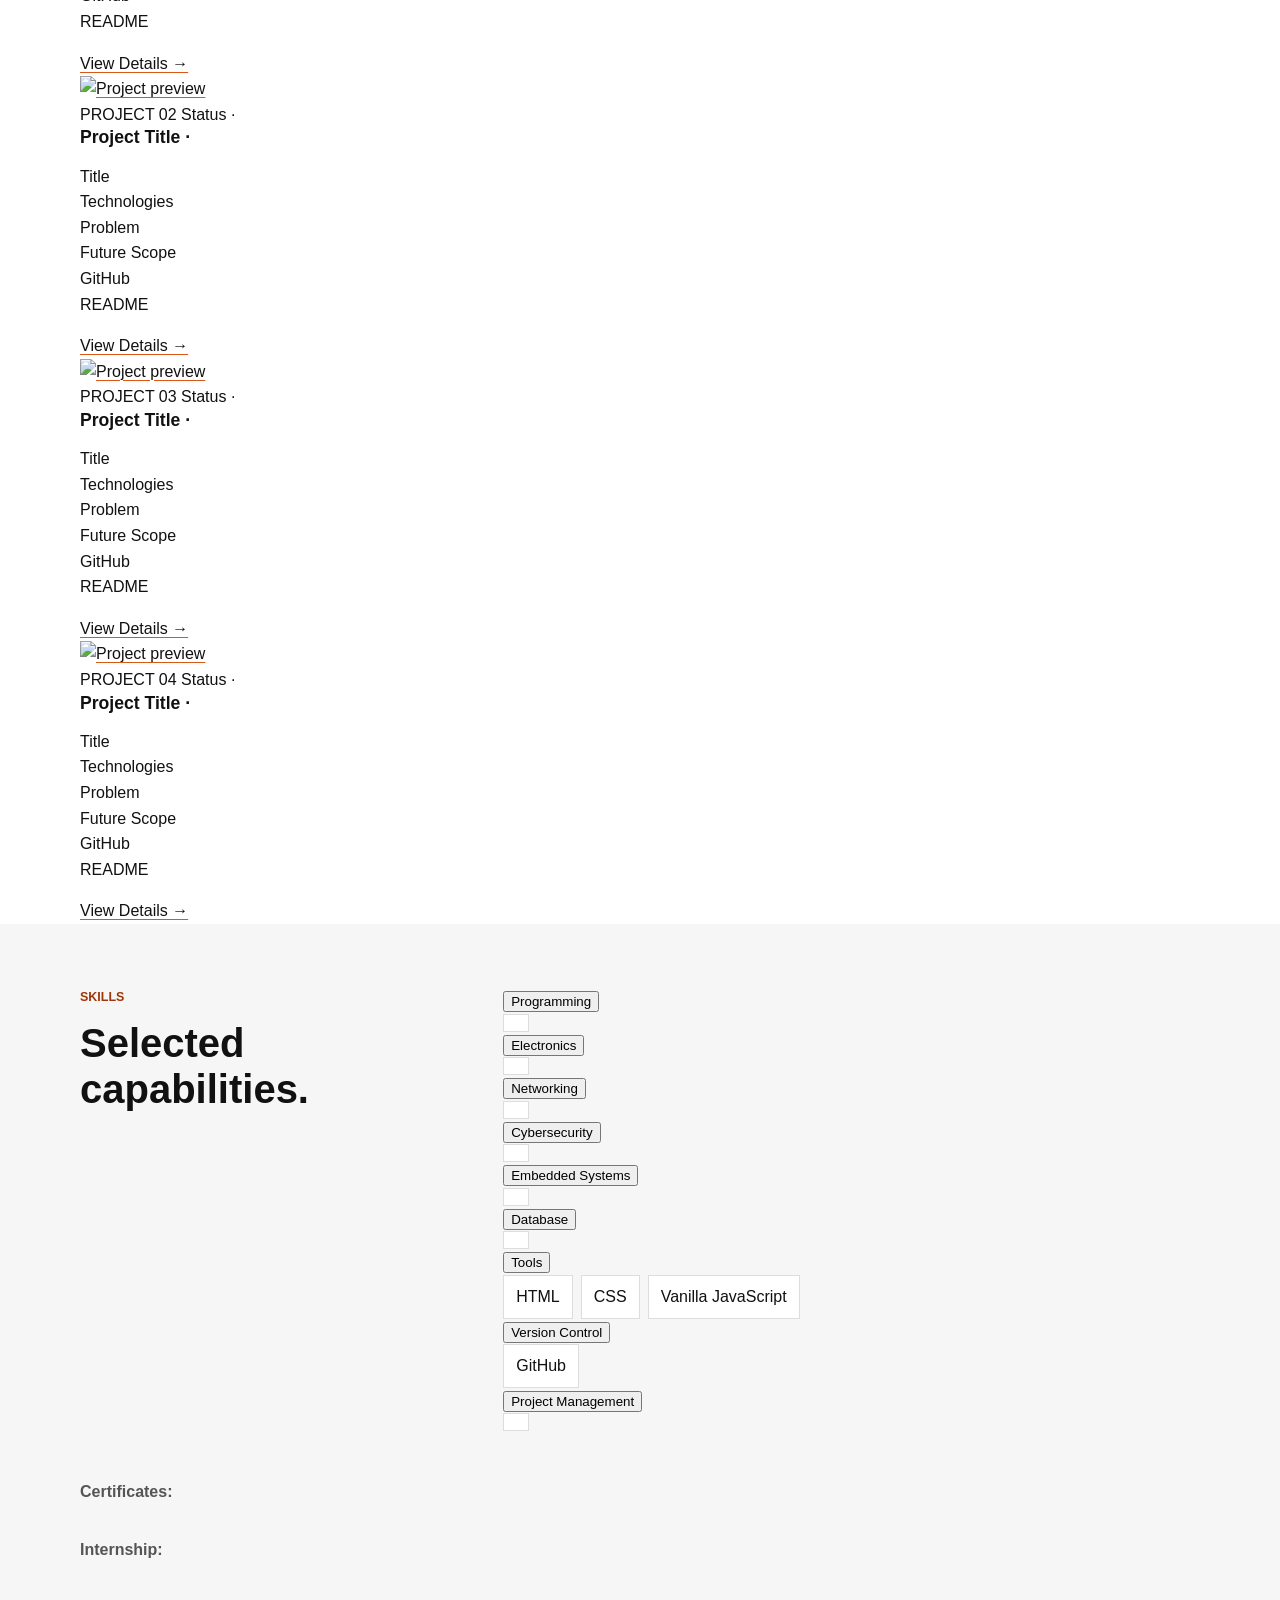
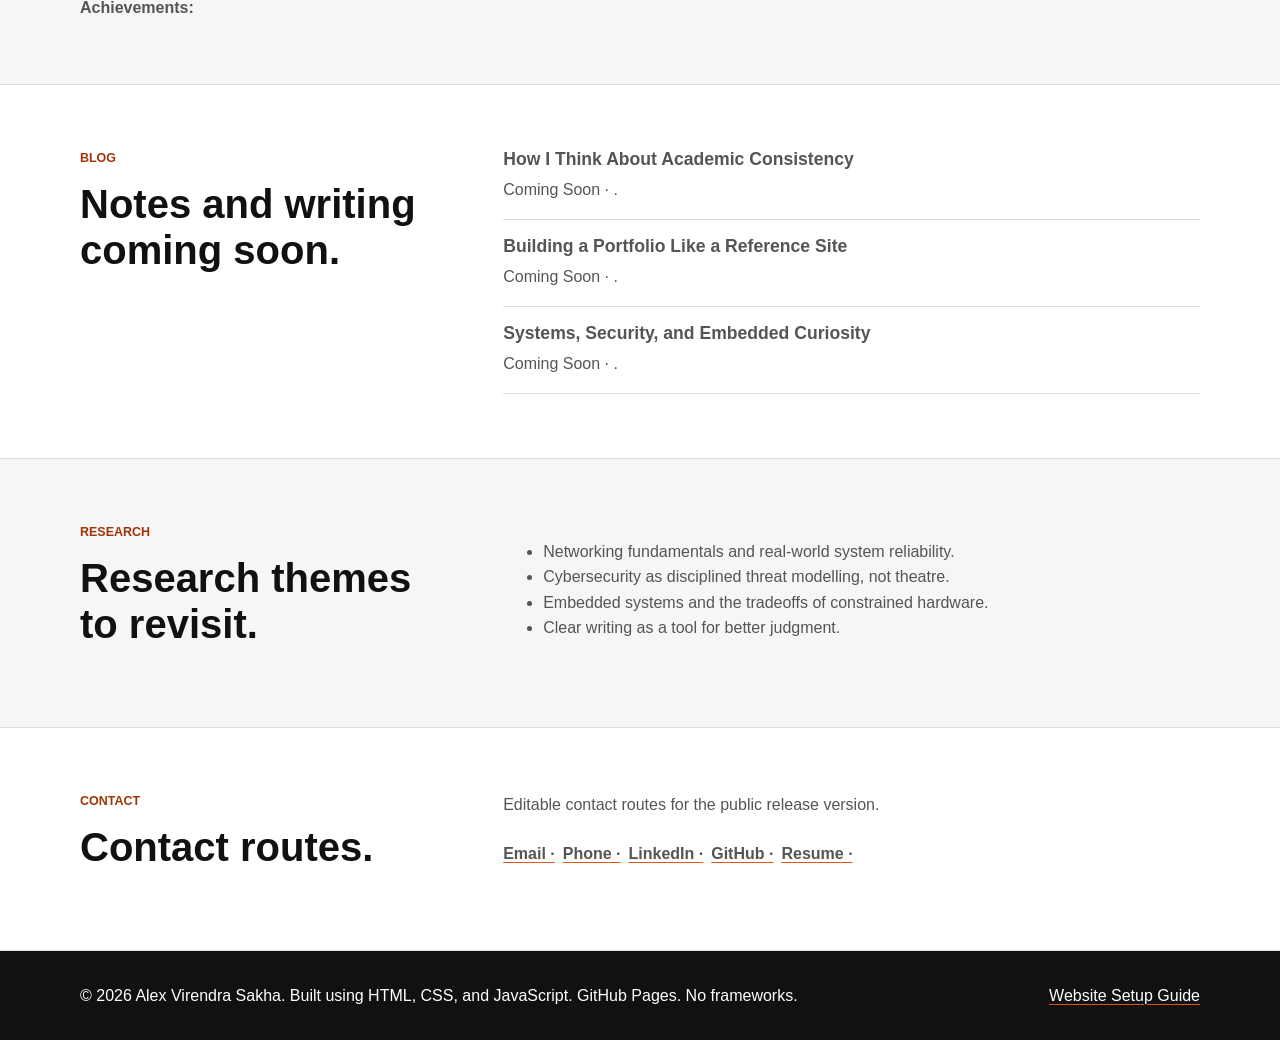
==== commit 4332f558: "Add files via upload" ====
--- a/index.html
+++ b/index.html
@@ -3,13 +3,17 @@
   <head>
     <meta charset="utf-8">
     <meta name="viewport" content="width=device-width, initial-scale=1">
-    <meta name="description" content="Alex Virendra Sakha engineering portfolio and journal.">
+    <meta name="description" content="Alex Virendra Sakha personal portfolio and reference site.">
     <meta name="color-scheme" content="light">
-    <title>Alex Virendra Sakha | Engineering Portfolio</title>
+    <title>Alex Virendra Sakha | Portfolio</title>
     <link rel="stylesheet" href="assets/css/styles.css">
     <script src="assets/js/main.js" defer></script>
   </head>
   <body>
+    <div class="cursor-glow" aria-hidden="true"></div>
+    <div class="site-progress" aria-hidden="true">
+      <span class="site-progress-bar"></span>
+    </div>
     <a class="skip-link" href="#main">Skip to content</a>
 
     <header class="site-header" data-site-header>
@@ -26,7 +30,8 @@
         </button>
 
         <nav class="site-nav" id="site-navigation" aria-label="Primary navigation" data-site-nav>
-          <a href="#about">About</a>
+          <span class="nav-indicator" aria-hidden="true"></span>
+          <a href="#top">Dossier</a>
           <a href="#education">Education</a>
           <a href="#projects">Projects</a>
           <a href="#skills">Skills</a>
@@ -38,292 +43,391 @@
     </header>
 
     <main id="main" tabindex="-1">
-      <section class="resume-hero" id="top" aria-labelledby="intro-title">
-        <div class="layout resume-grid">
-          <div class="resume-primary">
-            <p class="section-kicker">Engineering Website · Version 0.2</p>
-            <h1 id="intro-title">Alex Virendra Sakha</h1>
-            <p class="lead">
-              Engineering student building a portfolio that begins as a clear resume and grows into a long-term
-              engineering journal.
+
+      <!-- ============================================================
+           SECTION 1 — ENGINEERING DOSSIER COVER
+           Orange background · Full viewport height
+           ============================================================ -->
+      <section class="chapter chapter-dossier" id="top" aria-labelledby="dossier-title">
+        <div class="layout dossier-grid">
+          <div class="dossier-primary">
+            <p class="dossier-kicker">Portfolio Dossier · Version 0.3</p>
+            <h1 id="dossier-title">Alex Virendra Sakha</h1>
+            <p class="dossier-role">Electronics &amp; Telecommunication Engineer</p>
+            <div class="info-strip" aria-label="Contact information">
+              <a class="info-block" href="tel:+0000000000">
+                <span>Phone</span>
+                <!-- PHONE -->
+              </a>
+              <a class="info-block" href="mailto:alexvsakha@gmail.com">
+                <span>Email</span>
+                <!-- EMAIL -->
+              </a>
+              <a class="info-block" href="https://www.linkedin.com/" target="_blank" rel="noopener noreferrer">
+                <span>LinkedIn</span>
+                <!-- LINKEDIN -->
+              </a>
+              <a class="info-block" href="https://github.com/Sakhaalex" target="_blank" rel="noopener noreferrer">
+                <span>GitHub</span>
+                <!-- GITHUB -->
+              </a>
+              <a class="info-block info-block--resume" href="assets/resume/resume.pdf" data-resume-link>
+                <span>Resume</span>
+                <!-- RESUME -->
+              </a>
+            </div>
+
+            <p class="dossier-summary">
+              Graduate focused on systems, security, networking, and embedded work.
+              Interested in reliable implementation, careful problem solving, and clear documentation.
             </p>
-            <div class="hero-actions" aria-label="Primary links">
-              <a class="button button-primary" href="#education">View education</a>
-              <a class="button button-secondary" href="#contact">Contact</a>
+
+            <div class="dossier-focus">
+              <h2 class="focus-label">Current Focus</h2>
+              <ul class="focus-tags">
+                <li>Cybersecurity</li>
+                <li>Networking</li>
+                <li>Embedded Systems</li>
+                <li>Automation</li>
+                <li>Documentation</li>
+              </ul>
             </div>
-          </div>
-
-          <aside class="resume-card profile-summary" aria-label="Profile summary">
-            <div class="profile-photo-frame" data-profile-frame hidden>
-              <img src="assets/images/profile.webp" alt="Professional portrait of Alex Virendra Sakha" data-profile-photo>
+
+            <p class="dossier-quote">Simple is Unique.</p>
+          </div>
+
+          <aside class="dossier-portrait" aria-label="Professional portrait">
+            <div class="portrait-frame" data-profile-frame>
+              <img src="assets/images/profile.webp" alt="Portrait of Alex Virendra Sakha" data-profile-photo data-asset-check>
+              <div class="portrait-placeholder" data-portrait-placeholder>
+                <span>Portrait Pending</span>
+              </div>
             </div>
-            <dl class="resume-facts">
-              <div>
-                <dt>Full Name</dt>
-                <dd>Alex Virendra Sakha</dd>
-              </div>
-              <div>
-                <dt>Current Graduation</dt>
-                <dd>Engineering · SGPA consistently above SPPU First Class with Distinction threshold</dd>
-              </div>
-              <div>
-                <dt>Technical Interests</dt>
-                <dd>Engineering systems, embedded thinking, cybersecurity, networking, and technical writing</dd>
-              </div>
-            </dl>
           </aside>
         </div>
-      </section>
-
-      <section class="content-section" id="about" aria-labelledby="about-title">
-        <div class="layout section-layout">
-          <div class="section-heading">
-            <p class="section-kicker">About</p>
-            <h2 id="about-title">Career objective and resume snapshot.</h2>
-          </div>
-          <div class="section-body resume-snapshot">
-            <p>
-              To keep improving as an engineer through disciplined project work, strong fundamentals, and practical
-              systems thinking while documenting the learning process in public.
-            </p>
-            <div class="fact-grid" aria-label="Resume facts">
-              <article>
-                <h3>Education</h3>
-                <p>School academics near 90% across 8th, 9th, 10th, 11th, and 12th; engineering SGPA remains above the SPPU distinction benchmark.</p>
-              </article>
-              <article>
-                <h3>Internship</h3>
-                <p>Resume detail required.</p>
-              </article>
-              <article>
-                <h3>Achievements</h3>
-                <p>Resume detail required.</p>
-              </article>
-              <article>
-                <h3>Certificates</h3>
-                <p>Resume detail required.</p>
-              </article>
-            </div>
-          </div>
-        </div>
-      </section>
-
-      <section class="content-section education-section" id="education" aria-labelledby="education-title">
-        <div class="layout section-layout">
-          <div class="section-heading">
-            <p class="section-kicker">Education</p>
-            <h2 id="education-title">Academic consistency dashboard.</h2>
-          </div>
-          <div class="section-body education-dashboard">
-            <article class="dashboard-panel" aria-labelledby="timeline-title">
-              <h3 id="timeline-title">Academic Timeline</h3>
-              <ol class="academic-timeline">
-                <li><span>8th</span></li>
-                <li><span>9th</span></li>
-                <li><span>10th</span></li>
-                <li class="event-marker"><span>COVID Period</span></li>
-                <li><span>11th</span></li>
-                <li><span>12th</span></li>
-                <li><span>Engineering</span></li>
-              </ol>
-            </article>
-
-            <article class="dashboard-panel" aria-labelledby="school-title">
-              <h3 id="school-title">School Academic Consistency</h3>
-              <div class="school-chart" aria-label="School percentage consistency with COVID period marker">
-                <div class="covid-marker" aria-hidden="true">
-                  <span>COVID Period</span>
-                </div>
-                <dl class="school-bars">
-                  <div style="--score: 90">
-                    <dt>8th</dt>
-                    <dd><span>≈ 90%</span></dd>
-                  </div>
-                  <div style="--score: 90">
-                    <dt>9th</dt>
-                    <dd><span>≈ 90%</span></dd>
-                  </div>
-                  <div style="--score: 90.2">
-                    <dt>10th</dt>
-                    <dd><span>90.2%</span></dd>
-                  </div>
-                  <div style="--score: 89">
-                    <dt>11th</dt>
-                    <dd><span>89%</span></dd>
-                  </div>
-                  <div style="--score: 89">
-                    <dt>12th</dt>
-                    <dd><span>89%</span></dd>
-                  </div>
+
+        <div class="chapter-divider" aria-hidden="true">
+          <span></span>
+          <span></span>
+          <span></span>
+        </div>
+      </section>
+
+      <!-- ============================================================
+           SECTION 2 — EDUCATION DASHBOARD
+           White background · Full viewport height
+           ============================================================ -->
+      <section class="chapter chapter-education" id="education" aria-labelledby="education-title">
+        <div class="layout">
+          <div class="chapter-header">
+            <p class="chapter-number">02</p>
+            <h2 id="education-title">Education</h2>
+            <p class="chapter-subtitle">Academic Consistency</p>
+          </div>
+
+          <div class="edu-dashboard">
+            <article class="edu-panel" aria-labelledby="school-chart-title">
+              <div class="panel-heading">
+                <h3 id="school-chart-title">School Consistency</h3>
+                <p>Academic milestones documented as continuity markers rather than conventional charts.</p>
+              </div>
+              <div class="school-ruler" data-school-ruler aria-label="School academic ruler"></div>
+            </article>
+
+            <article class="edu-panel" aria-labelledby="grad-chart-title">
+              <div class="panel-heading">
+                <h3 id="grad-chart-title">Graduation</h3>
+                <p>Semester results against university criteria.</p>
+              </div>
+              <div class="grad-scale" data-grad-scale aria-label="Engineering graduation scale"></div>
+              <div class="chart-tooltip" role="status" aria-live="polite" data-chart-tooltip hidden></div>
+              <dl class="grad-summary">
+                <div>
+                  <dt>Current CGPA</dt>
+                  <dd data-cgpa>—</dd>
+                </div>
+                <div>
+                  <dt>Highest SGPA</dt>
+                  <dd data-highest-sgpa>—</dd>
+                </div>
+                <div>
+                  <dt>Semesters Above Distinction</dt>
+                  <dd data-semesters-above>—</dd>
+                </div>
+                <div>
+                  <dt>University</dt>
+                  <dd>Savitribai Phule Pune University</dd>
+                </div>
+                <div>
+                  <dt>Branch</dt>
+                  <dd>Electronics &amp; Telecommunication Engineering</dd>
+                </div>
+              </dl>
+            </article>
+          </div>
+        </div>
+      </section>
+
+      <!-- ============================================================
+           SECTION 3 — PROJECT INDEX
+           Black background · Full viewport height
+           ============================================================ -->
+      <section class="chapter chapter-projects" id="projects" aria-labelledby="projects-title">
+        <div class="layout">
+          <div class="chapter-header">
+            <p class="chapter-number">03</p>
+            <h2 id="projects-title">Project Index</h2>
+            <p class="chapter-subtitle">Selected Work</p>
+          </div>
+
+          <div class="project-index">
+            <article class="project-file">
+              <a class="project-preview" href="#" aria-label="Open project 01 documentation">
+                <img src="assets/images/projects/project-1.webp" alt="Project preview" loading="lazy" decoding="async" data-asset-check>
+              </a>
+              <div class="project-body">
+                <div class="project-file-header">
+                  <span class="project-number">PROJECT 01</span>
+                  <span class="project-status">Status · <!-- PROJECT STATUS --></span>
+                </div>
+                <h3 class="project-file-title">Project Title · <!-- PROJECT TITLE --></h3>
+                <p class="project-file-summary"><!-- PROJECT DESCRIPTION --></p>
+                <dl class="project-file-details">
+                  <div><dt>Title</dt><dd><!-- PROJECT TITLE --></dd></div>
+                  <div><dt>Technologies</dt><dd><!-- TECHNOLOGIES --></dd></div>
+                  <div><dt>Problem</dt><dd><!-- PROBLEM --></dd></div>
+                  <div><dt>Future Scope</dt><dd><!-- FUTURE SCOPE --></dd></div>
+                  <div><dt>GitHub</dt><dd><!-- GITHUB --></dd></div>
+                  <div><dt>README</dt><dd><!-- README --></dd></div>
                 </dl>
-              </div>
-            </article>
-
-            <article class="dashboard-panel" aria-labelledby="graduation-title">
-              <div class="panel-header">
-                <h3 id="graduation-title">Graduation Performance</h3>
-                <p>Benchmark: SPPU First Class with Distinction Threshold · 7.75</p>
-              </div>
-              <div class="sgpa-chart-wrap">
-                <svg
-                  class="sgpa-chart"
-                  viewBox="0 0 720 360"
-                  role="img"
-                  aria-labelledby="sgpa-title sgpa-desc"
-                  data-sgpa-chart
-                >
-                  <title id="sgpa-title">Semester SGPA above SPPU distinction benchmark</title>
-                  <desc id="sgpa-desc">Semesters one through six remain above the 7.75 benchmark.</desc>
-                  <g class="chart-grid" aria-hidden="true"></g>
-                  <line class="benchmark-line" data-benchmark-line x1="72" x2="672" y1="0" y2="0"></line>
-                  <text class="benchmark-label" data-benchmark-label x="76" y="0">SPPU First Class with Distinction Threshold · 7.75</text>
-                  <polyline class="sgpa-line" data-sgpa-line points=""></polyline>
-                  <g class="sgpa-points" data-sgpa-points></g>
-                  <g class="chart-axis" aria-hidden="true"></g>
-                </svg>
-                <p class="chart-note">
-                  The graph is designed to show consistency above the university distinction benchmark, not competition
-                  between individual semesters.
-                </p>
-                <div class="chart-tooltip" role="status" aria-live="polite" data-chart-tooltip hidden></div>
-              </div>
-            </article>
-          </div>
-        </div>
-      </section>
-
-      <section class="content-section" id="projects" aria-labelledby="projects-title">
-        <div class="layout section-layout">
-          <div class="section-heading">
-            <p class="section-kicker">Projects</p>
-            <h2 id="projects-title">Project work from the resume.</h2>
-          </div>
-          <div class="section-body stack">
-            <article class="entry project-entry">
-              <div>
-                <h3>Resume project details required</h3>
-                <dl class="project-details">
-                  <div><dt>Problem Statement</dt><dd>Resume detail required.</dd></div>
-                  <div><dt>Solution Summary</dt><dd>Resume detail required.</dd></div>
-                  <div><dt>Technology Stack</dt><dd>Resume detail required.</dd></div>
-                  <div><dt>Current Status</dt><dd>Resume detail required.</dd></div>
-                  <div><dt>GitHub</dt><dd>Resume detail required.</dd></div>
-                  <div><dt>README</dt><dd>Resume detail required.</dd></div>
-                  <div><dt>Future Scope</dt><dd>Resume detail required.</dd></div>
+                <a class="project-file-link" href="#" aria-label="View project 01 details">View Details →</a>
+              </div>
+            </article>
+
+            <article class="project-file">
+              <a class="project-preview" href="#" aria-label="Open project 02 documentation">
+                <img src="assets/images/projects/project-2.webp" alt="Project preview" loading="lazy" decoding="async" data-asset-check>
+              </a>
+              <div class="project-body">
+                <div class="project-file-header">
+                  <span class="project-number">PROJECT 02</span>
+                  <span class="project-status">Status · <!-- PROJECT STATUS --></span>
+                </div>
+                <h3 class="project-file-title">Project Title · <!-- PROJECT TITLE --></h3>
+                <p class="project-file-summary"><!-- PROJECT DESCRIPTION --></p>
+                <dl class="project-file-details">
+                  <div><dt>Title</dt><dd><!-- PROJECT TITLE --></dd></div>
+                  <div><dt>Technologies</dt><dd><!-- TECHNOLOGIES --></dd></div>
+                  <div><dt>Problem</dt><dd><!-- PROBLEM --></dd></div>
+                  <div><dt>Future Scope</dt><dd><!-- FUTURE SCOPE --></dd></div>
+                  <div><dt>GitHub</dt><dd><!-- GITHUB --></dd></div>
+                  <div><dt>README</dt><dd><!-- README --></dd></div>
                 </dl>
-              </div>
-            </article>
-          </div>
-        </div>
-      </section>
-
-      <section class="content-section" id="skills" aria-labelledby="skills-title">
+                <a class="project-file-link" href="#" aria-label="View project 02 details">View Details →</a>
+              </div>
+            </article>
+
+            <article class="project-file">
+              <a class="project-preview" href="#" aria-label="Open project 03 documentation">
+                <img src="assets/images/projects/project-3.webp" alt="Project preview" loading="lazy" decoding="async" data-asset-check>
+              </a>
+              <div class="project-body">
+                <div class="project-file-header">
+                  <span class="project-number">PROJECT 03</span>
+                  <span class="project-status">Status · <!-- PROJECT STATUS --></span>
+                </div>
+                <h3 class="project-file-title">Project Title · <!-- PROJECT TITLE --></h3>
+                <p class="project-file-summary"><!-- PROJECT DESCRIPTION --></p>
+                <dl class="project-file-details">
+                  <div><dt>Title</dt><dd><!-- PROJECT TITLE --></dd></div>
+                  <div><dt>Technologies</dt><dd><!-- TECHNOLOGIES --></dd></div>
+                  <div><dt>Problem</dt><dd><!-- PROBLEM --></dd></div>
+                  <div><dt>Future Scope</dt><dd><!-- FUTURE SCOPE --></dd></div>
+                  <div><dt>GitHub</dt><dd><!-- GITHUB --></dd></div>
+                  <div><dt>README</dt><dd><!-- README --></dd></div>
+                </dl>
+                <a class="project-file-link" href="#" aria-label="View project 03 details">View Details →</a>
+              </div>
+            </article>
+
+            <article class="project-file">
+              <a class="project-preview" href="#" aria-label="Open project 04 documentation">
+                <img src="assets/images/projects/project-4.webp" alt="Project preview" loading="lazy" decoding="async" data-asset-check>
+              </a>
+              <div class="project-body">
+                <div class="project-file-header">
+                  <span class="project-number">PROJECT 04</span>
+                  <span class="project-status">Status · <!-- PROJECT STATUS --></span>
+                </div>
+                <h3 class="project-file-title">Project Title · <!-- PROJECT TITLE --></h3>
+                <p class="project-file-summary"><!-- PROJECT DESCRIPTION --></p>
+                <dl class="project-file-details">
+                  <div><dt>Title</dt><dd><!-- PROJECT TITLE --></dd></div>
+                  <div><dt>Technologies</dt><dd><!-- TECHNOLOGIES --></dd></div>
+                  <div><dt>Problem</dt><dd><!-- PROBLEM --></dd></div>
+                  <div><dt>Future Scope</dt><dd><!-- FUTURE SCOPE --></dd></div>
+                  <div><dt>GitHub</dt><dd><!-- GITHUB --></dd></div>
+                  <div><dt>README</dt><dd><!-- README --></dd></div>
+                </dl>
+                <a class="project-file-link" href="#" aria-label="View project 04 details">View Details →</a>
+              </div>
+            </article>
+          </div>
+        </div>
+      </section>
+
+      <!-- ============================================================
+           REMAINING SECTIONS — UNCHANGED
+           ============================================================ -->
+
+      <section class="content-section content-section--orange" id="skills" aria-labelledby="skills-title">
         <div class="layout section-layout">
           <div class="section-heading">
             <p class="section-kicker">Skills</p>
-            <h2 id="skills-title">Categorised engineering capabilities.</h2>
+            <h2 id="skills-title">Selected capabilities.</h2>
           </div>
           <div class="section-body skill-matrix">
-            <article>
-              <h3>Programming</h3>
-              <ul class="tag-list"><li>Resume detail required.</li></ul>
-            </article>
-            <article>
-              <h3>Electronics</h3>
-              <ul class="tag-list"><li>Resume detail required.</li></ul>
-            </article>
-            <article>
-              <h3>Networking</h3>
-              <ul class="tag-list"><li>Resume detail required.</li></ul>
-            </article>
-            <article>
-              <h3>Cybersecurity</h3>
-              <ul class="tag-list"><li>Resume detail required.</li></ul>
-            </article>
-            <article>
-              <h3>Embedded Systems</h3>
-              <ul class="tag-list"><li>Resume detail required.</li></ul>
-            </article>
-            <article>
-              <h3>Database</h3>
-              <ul class="tag-list"><li>Resume detail required.</li></ul>
-            </article>
-            <article>
-              <h3>Tools</h3>
-              <ul class="tag-list"><li>HTML</li><li>CSS</li><li>Vanilla JavaScript</li></ul>
-            </article>
-            <article>
-              <h3>Version Control</h3>
-              <ul class="tag-list"><li>GitHub</li></ul>
-            </article>
-            <article>
-              <h3>Project Management</h3>
-              <ul class="tag-list"><li>Resume detail required.</li></ul>
-            </article>
-          </div>
-        </div>
-      </section>
-
-      <section class="content-section" id="blog" aria-labelledby="blog-title">
+            <article class="skill-drawer is-open">
+              <button class="skill-drawer-toggle" type="button" aria-expanded="true">
+                <span>Programming</span>
+              </button>
+              <div class="skill-drawer-panel">
+                <ul class="tag-list"><li><!-- SKILLS --></li></ul>
+              </div>
+            </article>
+            <article class="skill-drawer">
+              <button class="skill-drawer-toggle" type="button" aria-expanded="false">
+                <span>Electronics</span>
+              </button>
+              <div class="skill-drawer-panel">
+                <ul class="tag-list"><li><!-- SKILLS --></li></ul>
+              </div>
+            </article>
+            <article class="skill-drawer">
+              <button class="skill-drawer-toggle" type="button" aria-expanded="false">
+                <span>Networking</span>
+              </button>
+              <div class="skill-drawer-panel">
+                <ul class="tag-list"><li><!-- SKILLS --></li></ul>
+              </div>
+            </article>
+            <article class="skill-drawer">
+              <button class="skill-drawer-toggle" type="button" aria-expanded="false">
+                <span>Cybersecurity</span>
+              </button>
+              <div class="skill-drawer-panel">
+                <ul class="tag-list"><li><!-- SKILLS --></li></ul>
+              </div>
+            </article>
+            <article class="skill-drawer">
+              <button class="skill-drawer-toggle" type="button" aria-expanded="false">
+                <span>Embedded Systems</span>
+              </button>
+              <div class="skill-drawer-panel">
+                <ul class="tag-list"><li><!-- SKILLS --></li></ul>
+              </div>
+            </article>
+            <article class="skill-drawer">
+              <button class="skill-drawer-toggle" type="button" aria-expanded="false">
+                <span>Database</span>
+              </button>
+              <div class="skill-drawer-panel">
+                <ul class="tag-list"><li><!-- SKILLS --></li></ul>
+              </div>
+            </article>
+            <article class="skill-drawer">
+              <button class="skill-drawer-toggle" type="button" aria-expanded="false">
+                <span>Tools</span>
+              </button>
+              <div class="skill-drawer-panel">
+                <ul class="tag-list"><li>HTML</li><li>CSS</li><li>Vanilla JavaScript</li></ul>
+              </div>
+            </article>
+            <article class="skill-drawer">
+              <button class="skill-drawer-toggle" type="button" aria-expanded="false">
+                <span>Version Control</span>
+              </button>
+              <div class="skill-drawer-panel">
+                <ul class="tag-list"><li>GitHub</li></ul>
+              </div>
+            </article>
+            <article class="skill-drawer">
+              <button class="skill-drawer-toggle" type="button" aria-expanded="false">
+                <span>Project Management</span>
+              </button>
+              <div class="skill-drawer-panel">
+                <ul class="tag-list"><li><!-- ACHIEVEMENTS --></li></ul>
+              </div>
+            </article>
+          </div>
+          <div class="section-body stack editable-notes">
+            <p class="editable-note"><strong>Certificates:</strong> <!-- CERTIFICATES --></p>
+            <p class="editable-note"><strong>Internship:</strong> <!-- INTERNSHIP --></p>
+            <p class="editable-note"><strong>Achievements:</strong> <!-- ACHIEVEMENTS --></p>
+          </div>
+        </div>
+      </section>
+
+      <section class="content-section content-section--white" id="blog" aria-labelledby="blog-title">
         <div class="layout section-layout">
           <div class="section-heading">
             <p class="section-kicker">Blog</p>
-            <h2 id="blog-title">Engineering articles coming soon.</h2>
+            <h2 id="blog-title">Notes and writing coming soon.</h2>
           </div>
           <div class="section-body stack">
             <article class="entry">
               <div>
                 <h3>How I Think About Academic Consistency</h3>
-                <p>Coming Soon · A note on long-term performance, resilience, and honest measurement.</p>
+                <p>Coming Soon · <!-- BLOG POST -->.</p>
               </div>
             </article>
             <article class="entry">
               <div>
-                <h3>Building a Portfolio Like an Engineering Product</h3>
-                <p>Coming Soon · Why the site starts as a resume and evolves as a journal.</p>
+                <h3>Building a Portfolio Like a Reference Site</h3>
+                <p>Coming Soon · <!-- BLOG POST -->.</p>
               </div>
             </article>
             <article class="entry">
               <div>
                 <h3>Systems, Security, and Embedded Curiosity</h3>
-                <p>Coming Soon · A research log for technical interests as they mature into projects.</p>
-              </div>
-            </article>
-          </div>
-        </div>
-      </section>
-
-      <section class="content-section" id="research" aria-labelledby="research-title">
+                <p>Coming Soon · <!-- BLOG POST -->.</p>
+              </div>
+            </article>
+          </div>
+        </div>
+      </section>
+
+      <section class="content-section content-section--black" id="research" aria-labelledby="research-title">
         <div class="layout section-layout">
           <div class="section-heading">
             <p class="section-kicker">Research</p>
-            <h2 id="research-title">Technical interests to investigate.</h2>
+            <h2 id="research-title">Research themes to revisit.</h2>
           </div>
           <div class="section-body">
             <ul class="research-list">
               <li>Networking fundamentals and real-world system reliability.</li>
               <li>Cybersecurity as disciplined threat modelling, not theatre.</li>
-              <li>Embedded systems and the engineering tradeoffs of constrained hardware.</li>
-              <li>Engineering writing as a tool for clearer product judgment.</li>
+              <li>Embedded systems and the tradeoffs of constrained hardware.</li>
+              <li>Clear writing as a tool for better judgment.</li>
             </ul>
           </div>
         </div>
       </section>
 
-      <section class="content-section contact-section" id="contact" aria-labelledby="contact-title">
+      <section class="content-section content-section--orange contact-section" id="contact" aria-labelledby="contact-title">
         <div class="layout section-layout">
           <div class="section-heading">
             <p class="section-kicker">Contact</p>
-            <h2 id="contact-title">Functional contact routes.</h2>
+            <h2 id="contact-title">Contact routes.</h2>
           </div>
           <div class="section-body">
-            <p>Contact details are wired for real links and should be replaced with the exact resume values.</p>
+            <p>Editable contact routes for the public release version.</p>
             <ul class="contact-list" aria-label="Contact links">
-              <li><a href="mailto:resume-email-required@example.com">Email · Resume detail required</a></li>
-              <li><a href="tel:+0000000000">Phone · Resume detail required</a></li>
-              <li><a href="https://www.linkedin.com/">LinkedIn · Resume detail required</a></li>
-              <li><a href="https://github.com/Sakhaalex">GitHub · Sakhaalex</a></li>
-              <li><a href="assets/resume.pdf">Resume Download · Add resume.pdf</a></li>
+              <li><a class="contact-action" href="mailto:alexvsakha@gmail.com">Email · <!-- EMAIL --></a></li>
+              <li><a class="contact-action" href="tel:+919112088600">Phone · <!-- PHONE --></a></li>
+              <li><a class="contact-action" href="https://www.linkedin.com/">LinkedIn · <!-- LINKEDIN --></a></li>
+              <li><a class="contact-action" href="https://github.com/Sakhaalex">GitHub · <!-- GITHUB --></a></li>
+              <li><a class="contact-action" href="assets/resume/resume.pdf" data-resume-link>Resume · <!-- RESUME --></a></li>
             </ul>
           </div>
         </div>
@@ -332,7 +436,8 @@
 
     <footer class="site-footer">
       <div class="layout footer-layout">
-        <p>&copy; <span data-current-year>2026</span> Alex Virendra Sakha. Built using HTML CSS JavaScript. GitHub Pages. No frameworks.</p>
+        <p>&copy; <span data-current-year>2026</span> Alex Virendra Sakha. Built using HTML, CSS, and JavaScript. GitHub Pages. No frameworks.</p>
+        <a class="footer-link" href="walkthrough.html">Website Setup Guide</a>
       </div>
     </footer>
   </body>
